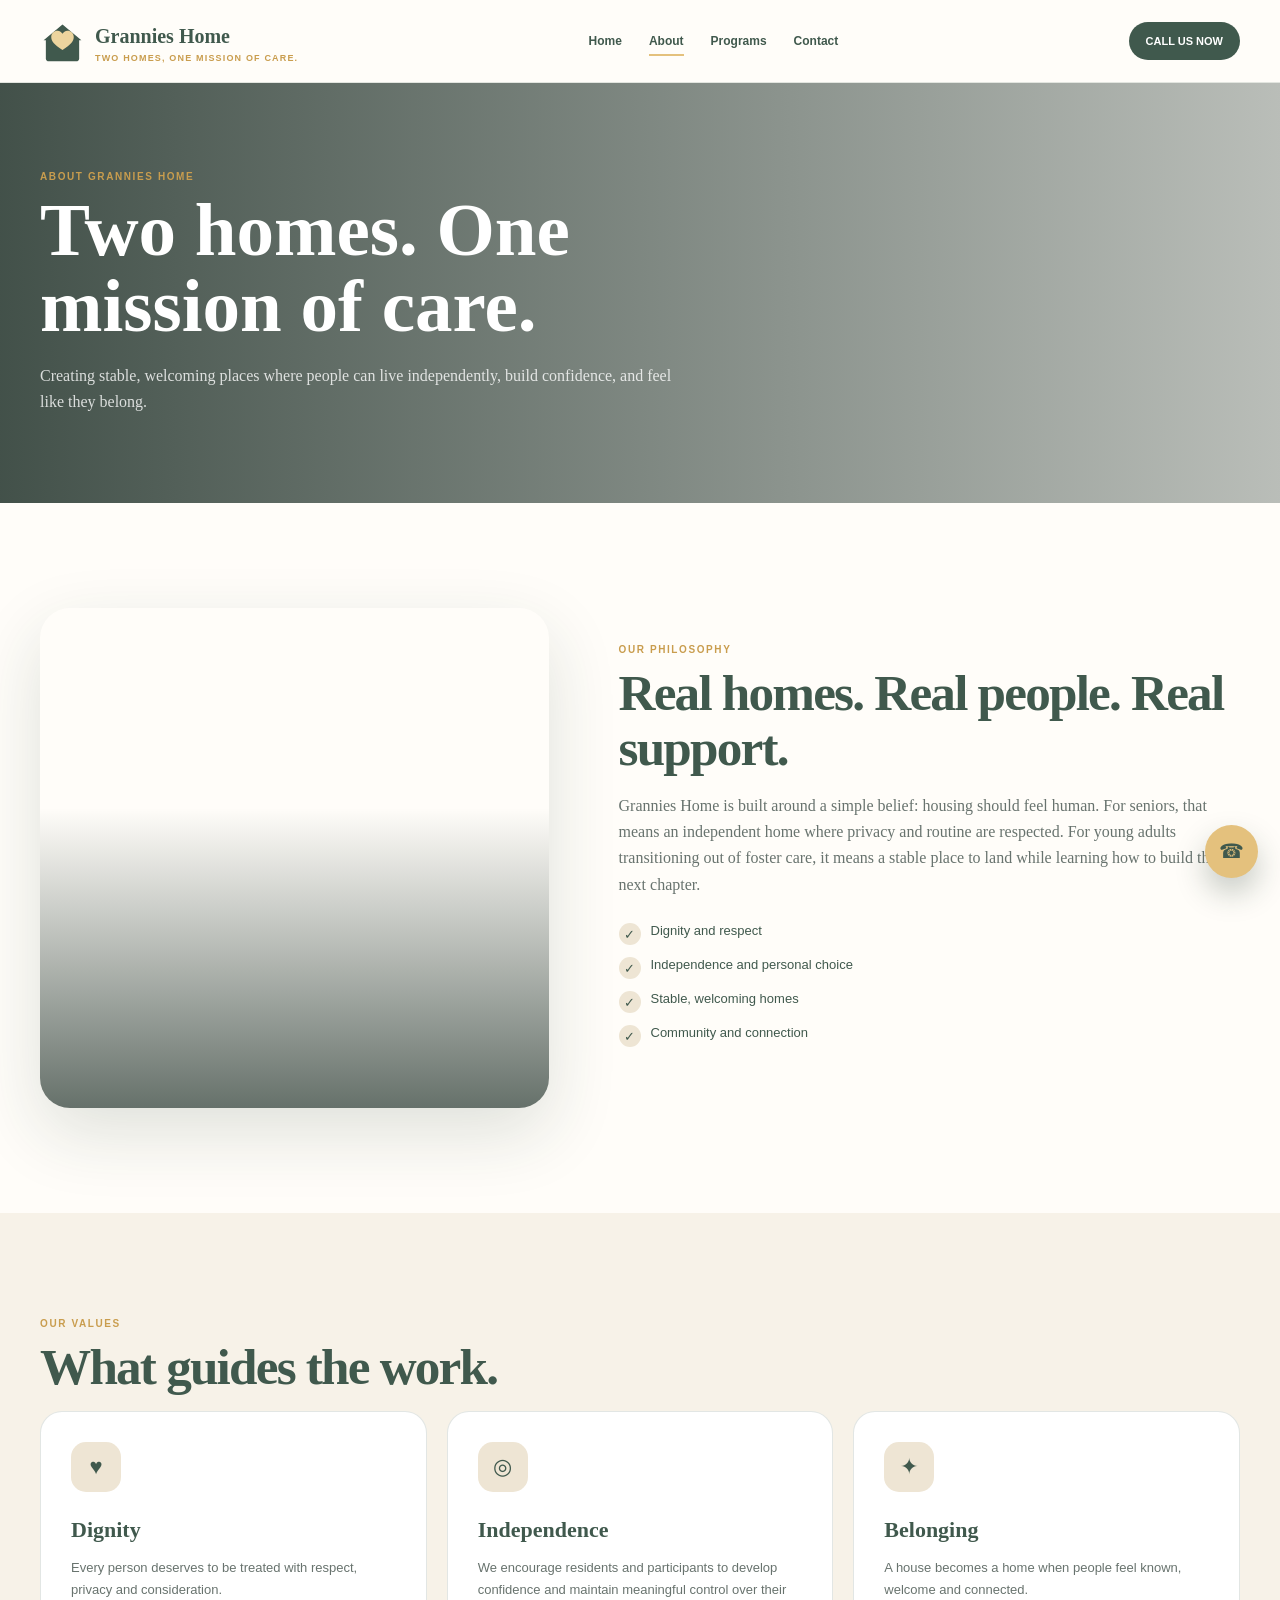
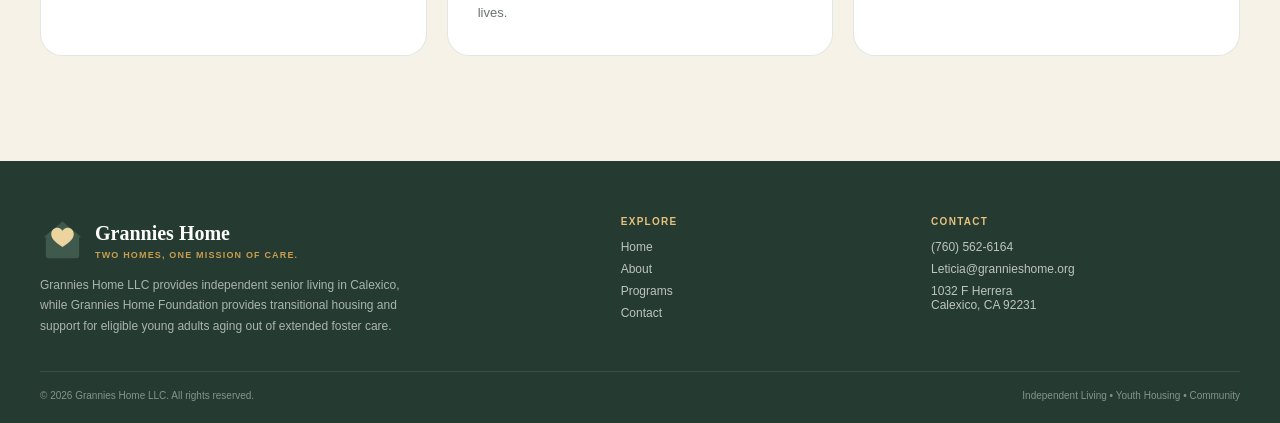
==== about.html @ 661f1105 "Add files via upload" ====
<!doctype html><html lang="en"><head><meta charset="utf-8"><meta name="viewport" content="width=device-width,initial-scale=1"><meta name="description" content="Grannies Home LLC — independent senior living and transitional youth housing in Calexico, California."><title>About | Grannies Home</title><link rel="stylesheet" href="style.css"></head><body>
<header><div class="container nav"><a class="brand" href="index.html"><svg class="logo" viewBox="0 0 100 100" aria-hidden="true">
<path d="M13 45 50 14l37 31v42a7 7 0 0 1-7 7H20a7 7 0 0 1-7-7Z" fill="#40594d"/>
<path d="M8 47 50 12l42 35H8Z" fill="#40594d"/>
<path d="M50 69c-19-12-25-20-25-29 0-8 6-14 14-14 5 0 9 3 11 7 2-4 6-7 11-7 8 0 14 6 14 14 0 9-6 17-25 29Z" fill="#ecd49e"/>
</svg><div><strong>Grannies Home</strong><small>Two homes, one mission of care.</small></div></a><button class="menu" aria-label="Open menu">☰</button><nav class="navlinks"><a class="" href="index.html">Home</a><a class="active" href="about.html">About</a><a class="" href="programs.html">Programs</a><a class="" href="contact.html">Contact</a></nav><a class="call" href="tel:+17605626164">CALL US NOW</a></div></header>
<main><section class="banner" style="background-image:url('https://images.unsplash.com/photo-1469571486292-0ba58a3f068b?auto=format&fit=crop&w=2000&q=85')"><div class="container"><div class="kicker">About Grannies Home</div><h1>Two homes. One mission of care.</h1><p>Creating stable, welcoming places where people can live independently, build confidence, and feel like they belong.</p></div></section>
<section class="section"><div class="container about-grid"><div class="image-card" style="background-image:url('https://images.unsplash.com/photo-1543248939-ff40856f65d4?auto=format&fit=crop&w=1300&q=85')"></div><div><div class="kicker">Our Philosophy</div><h2 class="title">Real homes. Real people. Real support.</h2><p class="intro">Grannies Home is built around a simple belief: housing should feel human. For seniors, that means an independent home where privacy and routine are respected. For young adults transitioning out of foster care, it means a stable place to land while learning how to build the next chapter.</p><div class="checks"><div class="check"><i>✓</i>Dignity and respect</div><div class="check"><i>✓</i>Independence and personal choice</div><div class="check"><i>✓</i>Stable, welcoming homes</div><div class="check"><i>✓</i>Community and connection</div></div></div></div></section>
<section class="section cream"><div class="container"><div class="kicker">Our Values</div><h2 class="title">What guides the work.</h2><div class="cards"><div class="card reveal"><div class="icon">♥</div><h3>Dignity</h3><p>Every person deserves to be treated with respect, privacy and consideration.</p></div><div class="card reveal"><div class="icon">◎</div><h3>Independence</h3><p>We encourage residents and participants to develop confidence and maintain meaningful control over their lives.</p></div><div class="card reveal"><div class="icon">✦</div><h3>Belonging</h3><p>A house becomes a home when people feel known, welcome and connected.</p></div></div></div></section></main><footer><div class="container"><div class="footgrid"><div><a class="brand" href="index.html"><svg class="logo" viewBox="0 0 100 100" aria-hidden="true">
<path d="M13 45 50 14l37 31v42a7 7 0 0 1-7 7H20a7 7 0 0 1-7-7Z" fill="#40594d"/>
<path d="M8 47 50 12l42 35H8Z" fill="#40594d"/>
<path d="M50 69c-19-12-25-20-25-29 0-8 6-14 14-14 5 0 9 3 11 7 2-4 6-7 11-7 8 0 14 6 14 14 0 9-6 17-25 29Z" fill="#ecd49e"/>
</svg><div><strong style="color:white">Grannies Home</strong><small>Two homes, one mission of care.</small></div></a><p class="footcopy">Grannies Home LLC provides independent senior living in Calexico, while Grannies Home Foundation provides transitional housing and support for eligible young adults aging out of extended foster care.</p></div><div class="footcol"><h4>Explore</h4><a href="index.html">Home</a><a href="about.html">About</a><a href="programs.html">Programs</a><a href="contact.html">Contact</a></div><div class="footcol"><h4>Contact</h4><a href="tel:+17605626164">(760) 562-6164</a><a href="mailto:Leticia@grannieshome.org">Leticia@grannieshome.org</a><p>1032 F Herrera<br>Calexico, CA 92231</p></div></div><div class="copyright"><span>© 2026 Grannies Home LLC. All rights reserved.</span><span>Independent Living • Youth Housing • Community</span></div></div></footer>
<a class="float pulse" href="tel:+17605626164" aria-label="Call Grannies Home">☎<span>Call (760) 562-6164</span></a><script src="script.js"></script></body></html>
---- style.css ----
:root{
  --green:#40594d;--green2:#294238;--cream:#f7f2e8;--cream2:#eee5d4;
  --gold:#e4c17d;--gold2:#c99d4e;--white:#fffdf9;--ink:#26322d;--muted:#68736e;
  --line:rgba(64,89,77,.15);--shadow:0 25px 70px rgba(30,54,44,.14);--max:1200px;
}
*{box-sizing:border-box;margin:0;padding:0} html{scroll-behavior:smooth}
body{font-family:Georgia,"Times New Roman",serif;color:var(--ink);background:var(--white);line-height:1.65}
a{text-decoration:none;color:inherit} img{max-width:100%;display:block}
.container{width:min(var(--max),calc(100% - 42px));margin:auto}
header{position:sticky;top:0;z-index:1000;background:rgba(255,253,249,.94);backdrop-filter:blur(16px);border-bottom:1px solid var(--line)}
.nav{height:82px;display:flex;align-items:center;justify-content:space-between;gap:25px}
.brand{display:flex;align-items:center;gap:10px}.logo{width:45px;height:45px}.brand strong{font-size:20px;color:var(--green)}
.brand small{display:block;color:var(--gold2);font:700 9px Arial,sans-serif;letter-spacing:.13em;text-transform:uppercase}
.navlinks{display:flex;gap:27px;align-items:center;font:600 12px Arial,sans-serif;color:var(--green)}
.navlinks a{position:relative;padding:8px 0}.navlinks a:after{content:"";position:absolute;left:0;right:100%;bottom:0;height:2px;background:var(--gold);transition:.25s}.navlinks a:hover:after,.navlinks a.active:after{right:0}
.call{font:700 11px Arial,sans-serif;background:var(--green);color:#fff;padding:13px 17px;border-radius:99px}
.menu{display:none;border:0;background:none;font-size:27px;color:var(--green)}
.hero-split{min-height:calc(100vh - 82px);display:grid;grid-template-columns:1fr 1fr;background:#222}
.hero-panel{min-height:680px;position:relative;overflow:hidden;background-size:cover;background-position:center;display:flex;align-items:flex-end}
.hero-panel:before{content:"";position:absolute;inset:0;background:linear-gradient(180deg,rgba(10,20,16,.55),rgba(10,20,16,.18) 35%,rgba(10,20,16,.78))}
.hero-panel.senior{background-image:url("https://images.unsplash.com/photo-1544725176-7c40e5a71c5e?auto=format&fit=crop&w=1800&q=85")}
.hero-panel.youth{background-image:url("https://images.unsplash.com/photo-1529156069898-49953e39b3ac?auto=format&fit=crop&w=1800&q=85")}
.hero-content{position:relative;z-index:2;color:white;padding:70px 8%;width:100%}
.eyebrow{font:700 11px Arial,sans-serif;letter-spacing:.14em;text-transform:uppercase;color:var(--gold);margin-bottom:13px}
.hero-content h1{font-size:clamp(42px,5vw,72px);line-height:1.02;letter-spacing:-.04em;margin-bottom:18px}
.hero-content p{font-size:16px;max-width:540px;color:rgba(255,255,255,.83);margin-bottom:25px}
.btn{display:inline-flex;align-items:center;gap:8px;border:1px solid rgba(255,255,255,.55);color:#fff;border-radius:99px;padding:13px 21px;font:700 12px Arial,sans-serif;transition:.2s}
.btn:hover{background:white;color:var(--green);transform:translateY(-2px)}
.center-or{position:absolute;z-index:5;left:50%;top:50%;transform:translate(-50%,-50%);width:74px;height:74px;background:#fff;border-radius:50%;display:grid;place-items:center;color:var(--green);font:700 12px Arial,sans-serif;box-shadow:0 15px 35px rgba(0,0,0,.18)}
.float{position:fixed;z-index:900;right:22px;bottom:22px;width:53px;height:53px;border-radius:50%;display:grid;place-items:center;background:var(--gold);color:var(--green);font-size:20px;box-shadow:0 15px 30px rgba(30,54,44,.25);animation:float 3s ease-in-out infinite}
.float span{position:absolute;right:65px;white-space:nowrap;background:var(--green);color:#fff;border-radius:99px;padding:8px 12px;font:700 10px Arial,sans-serif;opacity:0;transform:translateX(8px);transition:.2s;pointer-events:none}.float:hover span{opacity:1;transform:none}
@keyframes float{50%{transform:translateY(-8px)}}
.ticker{background:var(--green);color:#fff;overflow:hidden;padding:15px 0;font:700 10px Arial,sans-serif;letter-spacing:.08em;text-transform:uppercase}.ticker-track{display:flex;width:max-content;animation:scroll 28s linear infinite}.ticker-item{padding:0 35px}.ticker b{color:var(--gold)}
@keyframes scroll{to{transform:translateX(-50%)}}
.section{padding:105px 0}.cream{background:var(--cream)}.green{background:var(--green);color:white}
.kicker{color:var(--gold2);font:700 10px Arial,sans-serif;letter-spacing:.16em;text-transform:uppercase;margin-bottom:10px}
.title{font-size:clamp(35px,4vw,54px);line-height:1.08;letter-spacing:-.035em;color:var(--green);margin-bottom:17px}.green .title{color:white}
.intro{max-width:690px;color:var(--muted);font-size:16px}.green .intro{color:rgba(255,255,255,.7)}
.sectionhead{display:flex;justify-content:space-between;align-items:end;gap:40px;margin-bottom:43px}
.cards{display:grid;grid-template-columns:repeat(3,1fr);gap:20px}.card{background:#fff;border:1px solid var(--line);border-radius:22px;padding:30px;transition:.25s;position:relative;overflow:hidden}.card:hover{transform:translateY(-8px);box-shadow:var(--shadow)}.icon{width:50px;height:50px;background:var(--cream2);border-radius:15px;display:grid;place-items:center;font-size:22px;margin-bottom:20px;color:var(--green)}.card h3{font-size:22px;color:var(--green);margin-bottom:8px}.card p{font:13px/1.75 Arial,sans-serif;color:var(--muted)}
.about-grid{display:grid;grid-template-columns:.9fr 1.1fr;gap:70px;align-items:center}.image-card{min-height:500px;border-radius:30px;background:url("https://images.unsplash.com/photo-1559234938-b60fff04894d?auto=format&fit=crop&w=1300&q=85") center/cover;box-shadow:var(--shadow);position:relative;overflow:hidden}.image-card:after{content:"";position:absolute;inset:0;background:linear-gradient(180deg,transparent 40%,rgba(20,38,30,.65))}
.quote{position:absolute;z-index:2;bottom:30px;left:30px;right:30px;background:rgba(255,253,249,.95);padding:24px;border-radius:18px;color:var(--green);font-size:19px}
.checks{display:grid;gap:12px;margin:25px 0}.check{display:flex;gap:10px;font:13px Arial,sans-serif;color:var(--green)}.check i{width:22px;height:22px;border-radius:50%;background:var(--cream2);display:grid;place-items:center;font-style:normal}
.banner{min-height:420px;background-size:cover;background-position:center;position:relative;display:flex;align-items:center}.banner:before{content:"";position:absolute;inset:0;background:linear-gradient(90deg,rgba(25,43,35,.82),rgba(25,43,35,.3))}.banner .container{position:relative;z-index:2;color:#fff}.banner h1{font-size:clamp(44px,6vw,75px);line-height:1.02;max-width:760px}.banner p{max-width:650px;color:rgba(255,255,255,.8);margin-top:18px}
.stats{display:grid;grid-template-columns:repeat(4,1fr);gap:16px;margin-top:40px}.stat{padding:25px;border:1px solid rgba(255,255,255,.14);border-radius:18px;background:rgba(255,255,255,.04)}.stat strong{font-size:27px;color:var(--gold);display:block}.stat span{font:11px Arial,sans-serif;color:rgba(255,255,255,.7)}
.testimonials{display:grid;grid-template-columns:repeat(3,1fr);gap:20px}.testimonial{padding:28px;border:1px solid var(--line);border-radius:20px;background:#fff}.stars{color:var(--gold2);letter-spacing:3px;margin-bottom:12px}.testimonial p{font-size:16px;font-style:italic;color:var(--green);margin-bottom:18px}.testimonial small{font:11px Arial,sans-serif;color:var(--muted)}
.faq{display:grid;gap:12px;max-width:900px}.faq details{border:1px solid var(--line);border-radius:15px;background:#fff;padding:18px 20px}.faq summary{cursor:pointer;font-weight:700;color:var(--green);list-style:none}.faq summary::-webkit-details-marker{display:none}.faq p{font:13px/1.75 Arial,sans-serif;color:var(--muted);padding-top:12px}
.contact-grid{display:grid;grid-template-columns:.8fr 1.2fr;gap:55px}.contact-info{display:grid;gap:17px;margin-top:25px}.contact-info div{display:flex;gap:12px;align-items:flex-start;font:13px Arial,sans-serif}.contact-info b{color:var(--green);display:block;margin-bottom:2px}.form{background:var(--cream);border-radius:25px;padding:30px;border:1px solid var(--line)}.formgrid{display:grid;grid-template-columns:1fr 1fr;gap:14px}.field{display:grid;gap:7px;margin-bottom:14px}.field.full{grid-column:1/-1}.field label{font:700 10px Arial,sans-serif;letter-spacing:.1em;text-transform:uppercase;color:var(--green)}input,textarea,select{width:100%;border:1px solid var(--line);background:#fffdf9;border-radius:11px;padding:13px;font:13px Arial,sans-serif;color:var(--ink);outline:0}textarea{min-height:145px;resize:vertical}input:focus,textarea:focus,select:focus{border-color:var(--gold2)}.submit{border:0;background:var(--green);color:white;width:100%;cursor:pointer}
footer{background:#253a31;color:white;padding:55px 0 22px}.footgrid{display:grid;grid-template-columns:1.4fr .7fr .8fr;gap:40px}.footcopy{font:12px/1.7 Arial,sans-serif;color:rgba(255,255,255,.62);max-width:380px;margin-top:14px}.footcol h4{font:700 10px Arial,sans-serif;color:var(--gold);letter-spacing:.13em;text-transform:uppercase;margin-bottom:13px}.footcol a,.footcol p{font:12px Arial,sans-serif;color:rgba(255,255,255,.7);display:block;margin-bottom:8px}.copyright{border-top:1px solid rgba(255,255,255,.1);margin-top:35px;padding-top:18px;font:10px Arial,sans-serif;color:rgba(255,255,255,.45);display:flex;justify-content:space-between}
.reveal{opacity:0;transform:translateY(25px);transition:opacity .7s ease,transform .7s ease}.reveal.visible{opacity:1;transform:none}
.pulse{animation:pulse 2.2s infinite}@keyframes pulse{0%,100%{box-shadow:0 0 0 0 rgba(228,193,125,.45)}50%{box-shadow:0 0 0 15px rgba(228,193,125,0)}}
@media(max-width:900px){.navlinks,.call{display:none}.menu{display:block}.navlinks.open{display:flex;position:absolute;top:82px;left:0;right:0;background:#fffdf9;padding:20px 22px;flex-direction:column;align-items:flex-start;border-bottom:1px solid var(--line)}.hero-split{grid-template-columns:1fr}.hero-panel{min-height:520px}.center-or{top:50%;left:50%}.cards,.testimonials{grid-template-columns:1fr 1fr}.about-grid,.contact-grid{grid-template-columns:1fr}.stats{grid-template-columns:1fr 1fr}.footgrid{grid-template-columns:1fr 1fr}}
@media(max-width:600px){.container{width:calc(100% - 28px)}.section{padding:75px 0}.sectionhead{display:block}.hero-panel{min-height:570px}.hero-content{padding:50px 25px}.cards,.testimonials,.stats,.formgrid{grid-template-columns:1fr}.field.full{grid-column:auto}.image-card{min-height:400px}.copyright{display:block}.copyright span{display:block;margin-top:7px}}
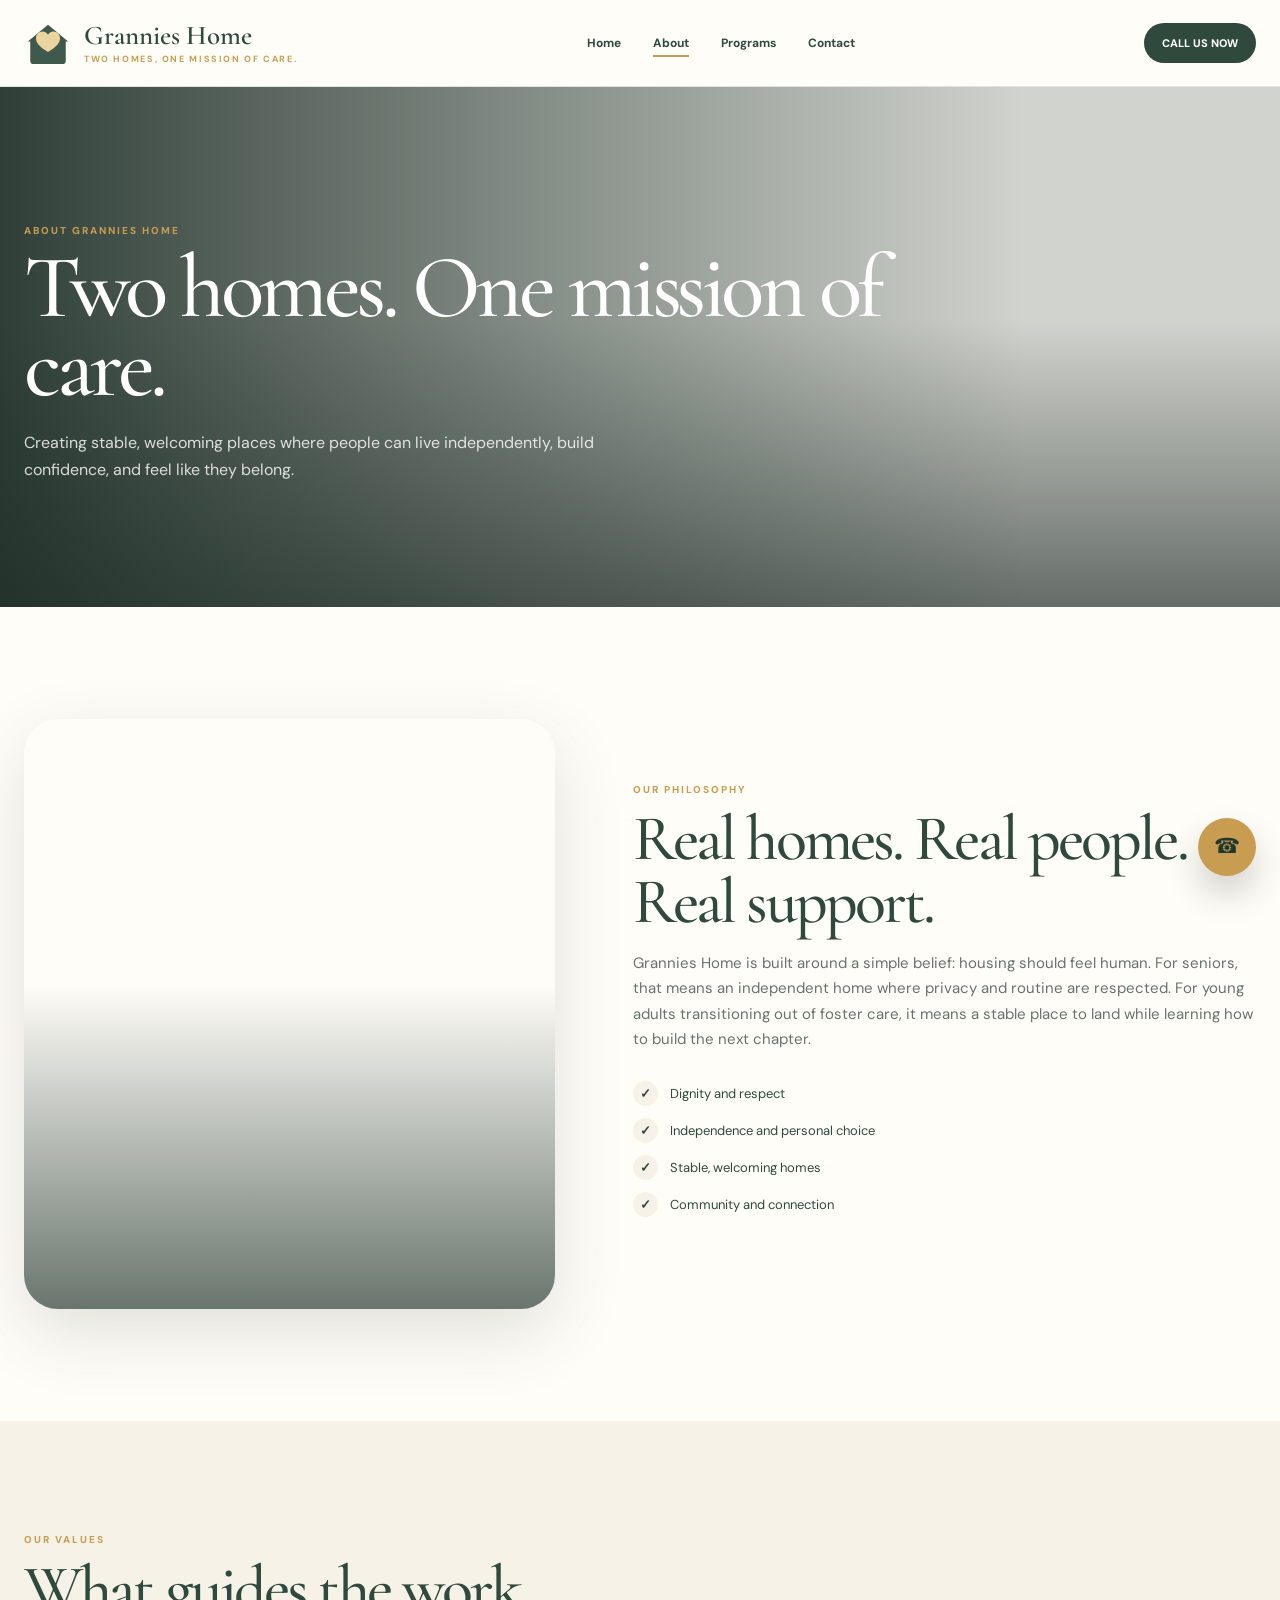
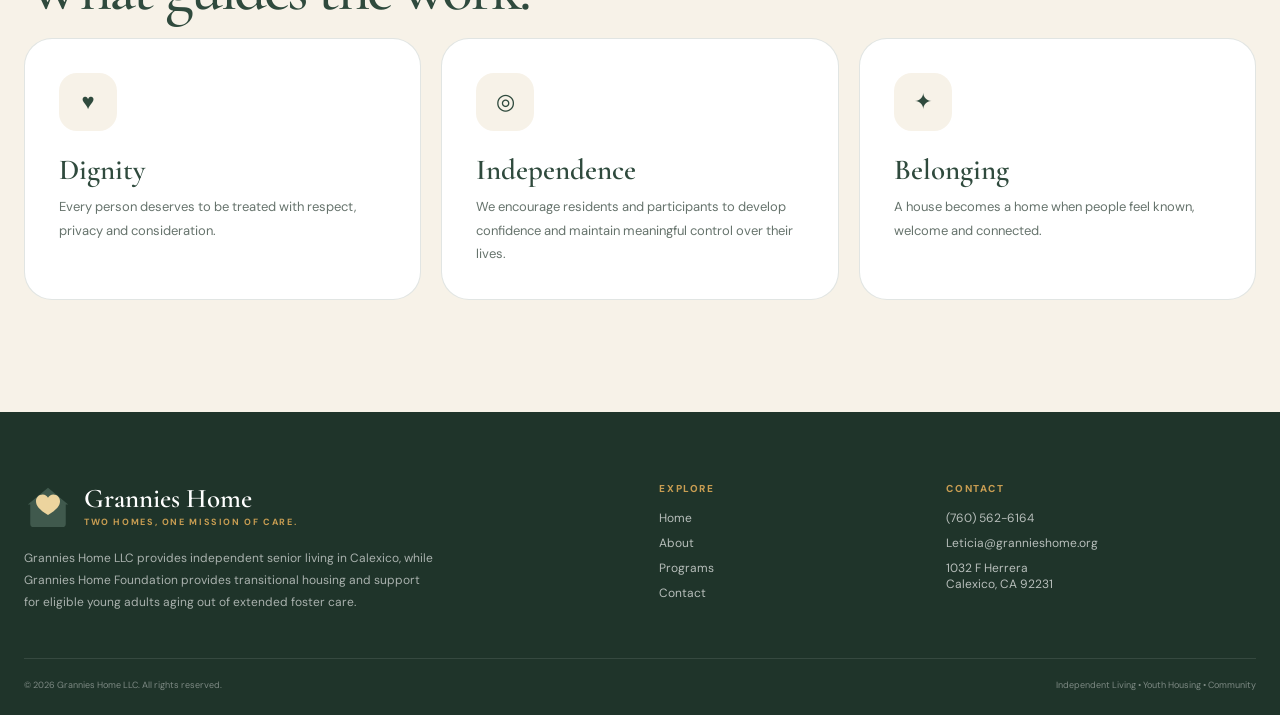
==== commit bc7aa2c1: "Add files via upload" ====
--- a/about.html
+++ b/about.html
@@ -1,4 +1,5 @@
-<!doctype html><html lang="en"><head><meta charset="utf-8"><meta name="viewport" content="width=device-width,initial-scale=1"><meta name="description" content="Grannies Home LLC — independent senior living and transitional youth housing in Calexico, California."><title>About | Grannies Home</title><link rel="stylesheet" href="style.css"></head><body>
+<!doctype html><html lang="en"><head><meta charset="utf-8"><meta name="viewport" content="width=device-width,initial-scale=1"><meta name="description" content="Grannies Home LLC — independent senior living and transitional youth housing in Calexico, California."><title>About | Grannies Home</title><link rel="stylesheet" href="style.css">    <link rel="icon" type="image/svg+xml" href="favicon.svg">
+</head><body>
 <header><div class="container nav"><a class="brand" href="index.html"><svg class="logo" viewBox="0 0 100 100" aria-hidden="true">
 <path d="M13 45 50 14l37 31v42a7 7 0 0 1-7 7H20a7 7 0 0 1-7-7Z" fill="#40594d"/>
 <path d="M8 47 50 12l42 35H8Z" fill="#40594d"/>
--- a/style.css
+++ b/style.css
@@ -1,54 +1,16 @@
-
-:root{
-  --green:#40594d;--green2:#294238;--cream:#f7f2e8;--cream2:#eee5d4;
-  --gold:#e4c17d;--gold2:#c99d4e;--white:#fffdf9;--ink:#26322d;--muted:#68736e;
-  --line:rgba(64,89,77,.15);--shadow:0 25px 70px rgba(30,54,44,.14);--max:1200px;
-}
-*{box-sizing:border-box;margin:0;padding:0} html{scroll-behavior:smooth}
-body{font-family:Georgia,"Times New Roman",serif;color:var(--ink);background:var(--white);line-height:1.65}
-a{text-decoration:none;color:inherit} img{max-width:100%;display:block}
-.container{width:min(var(--max),calc(100% - 42px));margin:auto}
-header{position:sticky;top:0;z-index:1000;background:rgba(255,253,249,.94);backdrop-filter:blur(16px);border-bottom:1px solid var(--line)}
-.nav{height:82px;display:flex;align-items:center;justify-content:space-between;gap:25px}
-.brand{display:flex;align-items:center;gap:10px}.logo{width:45px;height:45px}.brand strong{font-size:20px;color:var(--green)}
-.brand small{display:block;color:var(--gold2);font:700 9px Arial,sans-serif;letter-spacing:.13em;text-transform:uppercase}
-.navlinks{display:flex;gap:27px;align-items:center;font:600 12px Arial,sans-serif;color:var(--green)}
-.navlinks a{position:relative;padding:8px 0}.navlinks a:after{content:"";position:absolute;left:0;right:100%;bottom:0;height:2px;background:var(--gold);transition:.25s}.navlinks a:hover:after,.navlinks a.active:after{right:0}
-.call{font:700 11px Arial,sans-serif;background:var(--green);color:#fff;padding:13px 17px;border-radius:99px}
-.menu{display:none;border:0;background:none;font-size:27px;color:var(--green)}
-.hero-split{min-height:calc(100vh - 82px);display:grid;grid-template-columns:1fr 1fr;background:#222}
-.hero-panel{min-height:680px;position:relative;overflow:hidden;background-size:cover;background-position:center;display:flex;align-items:flex-end}
-.hero-panel:before{content:"";position:absolute;inset:0;background:linear-gradient(180deg,rgba(10,20,16,.55),rgba(10,20,16,.18) 35%,rgba(10,20,16,.78))}
-.hero-panel.senior{background-image:url("https://images.unsplash.com/photo-1544725176-7c40e5a71c5e?auto=format&fit=crop&w=1800&q=85")}
-.hero-panel.youth{background-image:url("https://images.unsplash.com/photo-1529156069898-49953e39b3ac?auto=format&fit=crop&w=1800&q=85")}
-.hero-content{position:relative;z-index:2;color:white;padding:70px 8%;width:100%}
-.eyebrow{font:700 11px Arial,sans-serif;letter-spacing:.14em;text-transform:uppercase;color:var(--gold);margin-bottom:13px}
-.hero-content h1{font-size:clamp(42px,5vw,72px);line-height:1.02;letter-spacing:-.04em;margin-bottom:18px}
-.hero-content p{font-size:16px;max-width:540px;color:rgba(255,255,255,.83);margin-bottom:25px}
-.btn{display:inline-flex;align-items:center;gap:8px;border:1px solid rgba(255,255,255,.55);color:#fff;border-radius:99px;padding:13px 21px;font:700 12px Arial,sans-serif;transition:.2s}
-.btn:hover{background:white;color:var(--green);transform:translateY(-2px)}
-.center-or{position:absolute;z-index:5;left:50%;top:50%;transform:translate(-50%,-50%);width:74px;height:74px;background:#fff;border-radius:50%;display:grid;place-items:center;color:var(--green);font:700 12px Arial,sans-serif;box-shadow:0 15px 35px rgba(0,0,0,.18)}
-.float{position:fixed;z-index:900;right:22px;bottom:22px;width:53px;height:53px;border-radius:50%;display:grid;place-items:center;background:var(--gold);color:var(--green);font-size:20px;box-shadow:0 15px 30px rgba(30,54,44,.25);animation:float 3s ease-in-out infinite}
-.float span{position:absolute;right:65px;white-space:nowrap;background:var(--green);color:#fff;border-radius:99px;padding:8px 12px;font:700 10px Arial,sans-serif;opacity:0;transform:translateX(8px);transition:.2s;pointer-events:none}.float:hover span{opacity:1;transform:none}
-@keyframes float{50%{transform:translateY(-8px)}}
-.ticker{background:var(--green);color:#fff;overflow:hidden;padding:15px 0;font:700 10px Arial,sans-serif;letter-spacing:.08em;text-transform:uppercase}.ticker-track{display:flex;width:max-content;animation:scroll 28s linear infinite}.ticker-item{padding:0 35px}.ticker b{color:var(--gold)}
-@keyframes scroll{to{transform:translateX(-50%)}}
-.section{padding:105px 0}.cream{background:var(--cream)}.green{background:var(--green);color:white}
-.kicker{color:var(--gold2);font:700 10px Arial,sans-serif;letter-spacing:.16em;text-transform:uppercase;margin-bottom:10px}
-.title{font-size:clamp(35px,4vw,54px);line-height:1.08;letter-spacing:-.035em;color:var(--green);margin-bottom:17px}.green .title{color:white}
-.intro{max-width:690px;color:var(--muted);font-size:16px}.green .intro{color:rgba(255,255,255,.7)}
-.sectionhead{display:flex;justify-content:space-between;align-items:end;gap:40px;margin-bottom:43px}
-.cards{display:grid;grid-template-columns:repeat(3,1fr);gap:20px}.card{background:#fff;border:1px solid var(--line);border-radius:22px;padding:30px;transition:.25s;position:relative;overflow:hidden}.card:hover{transform:translateY(-8px);box-shadow:var(--shadow)}.icon{width:50px;height:50px;background:var(--cream2);border-radius:15px;display:grid;place-items:center;font-size:22px;margin-bottom:20px;color:var(--green)}.card h3{font-size:22px;color:var(--green);margin-bottom:8px}.card p{font:13px/1.75 Arial,sans-serif;color:var(--muted)}
-.about-grid{display:grid;grid-template-columns:.9fr 1.1fr;gap:70px;align-items:center}.image-card{min-height:500px;border-radius:30px;background:url("https://images.unsplash.com/photo-1559234938-b60fff04894d?auto=format&fit=crop&w=1300&q=85") center/cover;box-shadow:var(--shadow);position:relative;overflow:hidden}.image-card:after{content:"";position:absolute;inset:0;background:linear-gradient(180deg,transparent 40%,rgba(20,38,30,.65))}
-.quote{position:absolute;z-index:2;bottom:30px;left:30px;right:30px;background:rgba(255,253,249,.95);padding:24px;border-radius:18px;color:var(--green);font-size:19px}
-.checks{display:grid;gap:12px;margin:25px 0}.check{display:flex;gap:10px;font:13px Arial,sans-serif;color:var(--green)}.check i{width:22px;height:22px;border-radius:50%;background:var(--cream2);display:grid;place-items:center;font-style:normal}
-.banner{min-height:420px;background-size:cover;background-position:center;position:relative;display:flex;align-items:center}.banner:before{content:"";position:absolute;inset:0;background:linear-gradient(90deg,rgba(25,43,35,.82),rgba(25,43,35,.3))}.banner .container{position:relative;z-index:2;color:#fff}.banner h1{font-size:clamp(44px,6vw,75px);line-height:1.02;max-width:760px}.banner p{max-width:650px;color:rgba(255,255,255,.8);margin-top:18px}
-.stats{display:grid;grid-template-columns:repeat(4,1fr);gap:16px;margin-top:40px}.stat{padding:25px;border:1px solid rgba(255,255,255,.14);border-radius:18px;background:rgba(255,255,255,.04)}.stat strong{font-size:27px;color:var(--gold);display:block}.stat span{font:11px Arial,sans-serif;color:rgba(255,255,255,.7)}
-.testimonials{display:grid;grid-template-columns:repeat(3,1fr);gap:20px}.testimonial{padding:28px;border:1px solid var(--line);border-radius:20px;background:#fff}.stars{color:var(--gold2);letter-spacing:3px;margin-bottom:12px}.testimonial p{font-size:16px;font-style:italic;color:var(--green);margin-bottom:18px}.testimonial small{font:11px Arial,sans-serif;color:var(--muted)}
-.faq{display:grid;gap:12px;max-width:900px}.faq details{border:1px solid var(--line);border-radius:15px;background:#fff;padding:18px 20px}.faq summary{cursor:pointer;font-weight:700;color:var(--green);list-style:none}.faq summary::-webkit-details-marker{display:none}.faq p{font:13px/1.75 Arial,sans-serif;color:var(--muted);padding-top:12px}
-.contact-grid{display:grid;grid-template-columns:.8fr 1.2fr;gap:55px}.contact-info{display:grid;gap:17px;margin-top:25px}.contact-info div{display:flex;gap:12px;align-items:flex-start;font:13px Arial,sans-serif}.contact-info b{color:var(--green);display:block;margin-bottom:2px}.form{background:var(--cream);border-radius:25px;padding:30px;border:1px solid var(--line)}.formgrid{display:grid;grid-template-columns:1fr 1fr;gap:14px}.field{display:grid;gap:7px;margin-bottom:14px}.field.full{grid-column:1/-1}.field label{font:700 10px Arial,sans-serif;letter-spacing:.1em;text-transform:uppercase;color:var(--green)}input,textarea,select{width:100%;border:1px solid var(--line);background:#fffdf9;border-radius:11px;padding:13px;font:13px Arial,sans-serif;color:var(--ink);outline:0}textarea{min-height:145px;resize:vertical}input:focus,textarea:focus,select:focus{border-color:var(--gold2)}.submit{border:0;background:var(--green);color:white;width:100%;cursor:pointer}
-footer{background:#253a31;color:white;padding:55px 0 22px}.footgrid{display:grid;grid-template-columns:1.4fr .7fr .8fr;gap:40px}.footcopy{font:12px/1.7 Arial,sans-serif;color:rgba(255,255,255,.62);max-width:380px;margin-top:14px}.footcol h4{font:700 10px Arial,sans-serif;color:var(--gold);letter-spacing:.13em;text-transform:uppercase;margin-bottom:13px}.footcol a,.footcol p{font:12px Arial,sans-serif;color:rgba(255,255,255,.7);display:block;margin-bottom:8px}.copyright{border-top:1px solid rgba(255,255,255,.1);margin-top:35px;padding-top:18px;font:10px Arial,sans-serif;color:rgba(255,255,255,.45);display:flex;justify-content:space-between}
-.reveal{opacity:0;transform:translateY(25px);transition:opacity .7s ease,transform .7s ease}.reveal.visible{opacity:1;transform:none}
-.pulse{animation:pulse 2.2s infinite}@keyframes pulse{0%,100%{box-shadow:0 0 0 0 rgba(228,193,125,.45)}50%{box-shadow:0 0 0 15px rgba(228,193,125,0)}}
-@media(max-width:900px){.navlinks,.call{display:none}.menu{display:block}.navlinks.open{display:flex;position:absolute;top:82px;left:0;right:0;background:#fffdf9;padding:20px 22px;flex-direction:column;align-items:flex-start;border-bottom:1px solid var(--line)}.hero-split{grid-template-columns:1fr}.hero-panel{min-height:520px}.center-or{top:50%;left:50%}.cards,.testimonials{grid-template-columns:1fr 1fr}.about-grid,.contact-grid{grid-template-columns:1fr}.stats{grid-template-columns:1fr 1fr}.footgrid{grid-template-columns:1fr 1fr}}
-@media(max-width:600px){.container{width:calc(100% - 28px)}.section{padding:75px 0}.sectionhead{display:block}.hero-panel{min-height:570px}.hero-content{padding:50px 25px}.cards,.testimonials,.stats,.formgrid{grid-template-columns:1fr}.field.full{grid-column:auto}.image-card{min-height:400px}.copyright{display:block}.copyright span{display:block;margin-top:7px}}
+@import url('https://fonts.googleapis.com/css2?family=DM+Sans:wght@400;500;600;700;800&family=Cormorant+Garamond:wght@400;500;600;700&family=Allura&display=swap');
+:root{--green:#2f4a3d;--dark:#20372d;--cream:#f7f2e8;--ivory:#fffdf8;--gold:#c89d52;--ink:#24332c;--muted:#66736c;--line:rgba(47,74,61,.14);--shadow:0 24px 70px rgba(32,55,45,.14);--max:1240px}
+*{box-sizing:border-box;margin:0;padding:0}html{scroll-behavior:smooth}body{font-family:'DM Sans',Arial,sans-serif;color:var(--ink);background:var(--ivory);line-height:1.7;overflow-x:hidden}a{text-decoration:none;color:inherit}.container{width:min(var(--max),calc(100% - 48px));margin:auto}
+header{position:sticky;top:0;z-index:1000;background:rgba(255,253,248,.92);backdrop-filter:blur(18px);border-bottom:1px solid var(--line)}.nav{min-height:86px;display:flex;align-items:center;justify-content:space-between;gap:25px}.brand{display:flex;align-items:center;gap:12px}.logo{width:48px;height:48px}.brand strong{display:block;font-family:'Cormorant Garamond',Georgia,serif;font-size:27px;line-height:1;color:var(--green);font-weight:600}.brand small{display:block;color:var(--gold);font:700 9px 'DM Sans',Arial;letter-spacing:.18em;text-transform:uppercase;margin-top:4px}.navlinks{display:flex;gap:32px;align-items:center;font:700 12px 'DM Sans',Arial;color:var(--green)}.navlinks a{position:relative;padding:10px 0}.navlinks a:after{content:'';position:absolute;left:0;bottom:4px;width:0;height:2px;background:var(--gold);transition:.3s}.navlinks a:hover:after,.navlinks a.active:after{width:100%}.call{font:800 11px 'DM Sans',Arial;background:var(--green);color:#fff;padding:13px 18px;border-radius:99px;transition:.25s}.call:hover{background:var(--dark);transform:translateY(-2px)}.menu{display:none;border:0;background:none;font-size:29px;color:var(--green);cursor:pointer}
+.hero-split{min-height:calc(100vh - 86px);display:grid;grid-template-columns:1fr 1fr;background:#222;position:relative}.hero-panel{min-height:720px;position:relative;overflow:hidden;background-size:cover;background-position:center;display:flex;align-items:flex-end}.hero-panel:before{content:'';position:absolute;inset:0;background:linear-gradient(180deg,rgba(10,20,16,.12),rgba(10,20,16,.84));transition:.45s}.hero-panel:hover:before{background:linear-gradient(180deg,rgba(10,20,16,.2),rgba(10,20,16,.9))}.hero-panel.senior{background-image:url('https://images.unsplash.com/photo-1559234938-b60fff04894d?auto=format&fit=crop&w=2000&q=88')}.hero-panel.youth{background-image:url('https://images.unsplash.com/photo-1529156069898-49953e39b3ac?auto=format&fit=crop&w=2000&q=88')}.hero-content{position:relative;z-index:2;color:#fff;padding:70px clamp(28px,6vw,88px);width:100%}.eyebrow,.kicker{font:800 10px 'DM Sans',Arial;letter-spacing:.2em;text-transform:uppercase;color:var(--gold);margin-bottom:12px}.hero-content h1{font:500 clamp(60px,6.5vw,96px)/.88 'Cormorant Garamond',Georgia,serif;letter-spacing:-.05em;margin-bottom:22px}.hero-content p{max-width:510px;color:rgba(255,255,255,.82);font-size:15px;line-height:1.8;margin-bottom:28px}.btn{display:inline-flex;align-items:center;justify-content:center;gap:9px;border:1px solid transparent;border-radius:999px;padding:14px 21px;background:var(--gold);color:var(--dark);font:800 11px 'DM Sans',Arial;letter-spacing:.06em;text-transform:uppercase;transition:.25s;cursor:pointer}.btn:hover{transform:translateY(-3px);box-shadow:0 15px 30px rgba(0,0,0,.18)}.center-or{position:absolute;z-index:5;left:50%;top:50%;transform:translate(-50%,-50%);width:82px;height:82px;background:var(--ivory);border-radius:50%;display:grid;place-items:center;color:var(--green);font:900 11px 'DM Sans',Arial;letter-spacing:.12em;box-shadow:0 20px 45px rgba(0,0,0,.2)}
+.ticker{background:var(--green);color:#fff;overflow:hidden;padding:15px 0;font:800 10px 'DM Sans',Arial;letter-spacing:.12em;text-transform:uppercase}.ticker-track{display:flex;width:max-content;animation:scroll 30s linear infinite}.ticker-item{padding:0 38px;white-space:nowrap}.ticker b{color:var(--gold)}@keyframes scroll{to{transform:translateX(-50%)}}
+.section{padding:112px 0}.cream{background:var(--cream)}.green{background:var(--green);color:#fff}.sectionhead{display:flex;justify-content:space-between;align-items:end;gap:55px;margin-bottom:52px}.kicker{color:var(--gold2,#c89d52)}.title{font:500 clamp(48px,5vw,70px)/.98 'Cormorant Garamond',Georgia,serif;letter-spacing:-.045em;color:var(--green);margin-bottom:17px}.green .title{color:#fff}.intro{max-width:620px;color:var(--muted);font-size:15px}.green .intro{color:rgba(255,255,255,.72)}.cards{display:grid;grid-template-columns:repeat(3,1fr);gap:20px}.card{background:#fff;border:1px solid var(--line);border-radius:28px;padding:34px;transition:.35s;position:relative;overflow:hidden}.card:before{content:'';position:absolute;left:0;top:0;width:0;height:4px;background:var(--gold);transition:.35s}.card:hover{transform:translateY(-9px);box-shadow:var(--shadow)}.card:hover:before{width:100%}.icon{width:58px;height:58px;background:var(--cream);border-radius:18px;display:grid;place-items:center;font-size:22px;margin-bottom:24px;color:var(--green)}.card h3{font:600 29px/1.05 'Cormorant Garamond',Georgia,serif;color:var(--green);margin-bottom:10px}.card p{font:13px/1.8 'DM Sans',Arial;color:var(--muted)}
+.banner{min-height:520px;background-size:cover;background-position:center;position:relative;display:flex;align-items:flex-end}.banner:before{content:'';position:absolute;inset:0;background:linear-gradient(90deg,rgba(25,43,35,.9),rgba(25,43,35,.2) 80%),linear-gradient(0deg,rgba(10,20,16,.55),transparent 55%)}.banner .container{position:relative;z-index:2;color:#fff;padding:90px 0 76px}.banner h1{font:500 clamp(60px,7vw,100px)/.88 'Cormorant Garamond',Georgia,serif;letter-spacing:-.05em;max-width:900px}.banner p{max-width:650px;color:rgba(255,255,255,.82);margin-top:22px;font-size:16px}
+.about-grid{display:grid;grid-template-columns:.92fr 1.08fr;gap:78px;align-items:center}.image-card{min-height:590px;border-radius:34px;background-position:center;background-size:cover;box-shadow:var(--shadow);position:relative;overflow:hidden}.image-card:after{content:'';position:absolute;inset:0;background:linear-gradient(0deg,rgba(24,44,35,.65),transparent 55%)}.quote{position:absolute;z-index:2;left:28px;right:28px;bottom:28px;background:rgba(255,253,248,.95);padding:22px;border-radius:20px;color:var(--green);font:600 27px/1.05 'Cormorant Garamond',Georgia,serif}.checks{display:grid;gap:12px;margin:28px 0}.check{display:flex;gap:12px;align-items:center;font:13px 'DM Sans',Arial;color:var(--green)}.check i{width:25px;height:25px;border-radius:50%;background:var(--cream);display:grid;place-items:center;font-style:normal;font-weight:900;flex:none}
+.stats{display:grid;grid-template-columns:repeat(4,1fr);gap:14px;margin-top:45px}.stat{padding:27px;border:1px solid rgba(255,255,255,.14);border-radius:20px;background:rgba(255,255,255,.04)}.stat strong{font:38px/1 'Cormorant Garamond',Georgia,serif;color:var(--gold);display:block}.stat span{font:10px 'DM Sans',Arial;color:rgba(255,255,255,.7)}.testimonials{display:grid;grid-template-columns:repeat(3,1fr);gap:20px}.testimonial{padding:30px;border:1px solid var(--line);border-radius:25px;background:#fff}.stars{color:var(--gold);letter-spacing:4px;margin-bottom:18px}.testimonial p{font:24px/1.15 'Cormorant Garamond',Georgia,serif;font-style:italic;color:var(--green);margin-bottom:20px}.testimonial small{font:10px 'DM Sans',Arial;color:var(--muted)}.faq{display:grid;gap:12px;max-width:940px}.faq details{border:1px solid var(--line);border-radius:18px;background:#fff;padding:19px 22px}.faq summary{cursor:pointer;font:600 22px 'Cormorant Garamond',Georgia,serif;color:var(--green);list-style:none}.faq summary::-webkit-details-marker{display:none}.faq p{font:13px/1.8 'DM Sans',Arial;color:var(--muted);padding-top:12px}
+.contact-grid{display:grid;grid-template-columns:.8fr 1.2fr;gap:70px;align-items:start}.contact-info{display:grid;gap:16px;margin-top:30px}.contact-info>div{display:flex;gap:14px;align-items:flex-start;font:13px 'DM Sans',Arial}.contact-info>div:before{width:46px;height:46px;border-radius:14px;background:var(--cream);display:grid;place-items:center;color:var(--green);flex:none}.contact-info>div:nth-child(1):before{content:'☎'}.contact-info>div:nth-child(2):before{content:'✉'}.contact-info>div:nth-child(3):before{content:'⌖'}.contact-info b{display:block;color:var(--green);font-size:10px;letter-spacing:.1em;text-transform:uppercase}.contact-info a,.contact-info span{color:var(--muted)}.form{background:var(--green);border-radius:32px;padding:38px;border:1px solid rgba(255,255,255,.08);box-shadow:var(--shadow)}.form:before{content:'Send us a message';display:block;font:500 38px/1 'Cormorant Garamond',Georgia,serif;color:#fff;margin-bottom:8px}.formgrid{display:grid;grid-template-columns:1fr 1fr;gap:15px}.field{display:grid;gap:7px;margin-bottom:0}.field.full{grid-column:1/-1}.field label{font:800 9px 'DM Sans',Arial;letter-spacing:.14em;text-transform:uppercase;color:var(--gold)}input,textarea,select{width:100%;border:1px solid rgba(255,255,255,.16);background:rgba(255,255,255,.08);color:#fff;border-radius:12px;padding:13px 14px;font:13px 'DM Sans',Arial;outline:0}input::placeholder,textarea::placeholder{color:rgba(255,255,255,.45)}select option{color:var(--ink)}textarea{min-height:150px;resize:vertical}input:focus,textarea:focus,select:focus{border-color:var(--gold);box-shadow:0 0 0 3px rgba(200,157,82,.12)}.submit{width:100%;margin-top:4px}.form .btn{margin-top:20px}
+footer{background:#1f342a;color:#fff;padding:70px 0 24px}.footgrid{display:grid;grid-template-columns:1.5fr .6fr .8fr;gap:55px}.footcopy{font:12px/1.8 'DM Sans',Arial;color:rgba(255,255,255,.62);max-width:410px;margin-top:18px}.footcol h4{font:800 10px 'DM Sans',Arial;color:var(--gold);letter-spacing:.16em;text-transform:uppercase;margin-bottom:15px}.footcol a,.footcol p{font:12px 'DM Sans',Arial;color:rgba(255,255,255,.68);display:block;margin-bottom:9px}.copyright{border-top:1px solid rgba(255,255,255,.1);margin-top:45px;padding-top:20px;font:9px 'DM Sans',Arial;color:rgba(255,255,255,.42);display:flex;justify-content:space-between;gap:20px}.float{position:fixed;z-index:950;right:24px;bottom:24px;width:58px;height:58px;border-radius:50%;display:grid;place-items:center;background:var(--gold);color:var(--dark);font-size:21px;box-shadow:0 18px 35px rgba(0,0,0,.18);animation:pulse 2.4s infinite}.float span{position:absolute;right:68px;white-space:nowrap;background:var(--green);color:#fff;border-radius:99px;padding:9px 13px;font:800 10px 'DM Sans',Arial;opacity:0;transform:translateX(8px);transition:.2s;pointer-events:none}.float:hover span{opacity:1;transform:none}@keyframes pulse{0%,100%{box-shadow:0 18px 35px rgba(0,0,0,.18),0 0 0 0 rgba(200,157,82,.35)}50%{box-shadow:0 18px 35px rgba(0,0,0,.18),0 0 0 14px rgba(200,157,82,0)}}.reveal{opacity:0;transform:translateY(28px);transition:opacity .75s ease,transform .75s ease}.reveal.visible{opacity:1;transform:none}
+@media(max-width:980px){.navlinks,.call{display:none}.menu{display:block}.navlinks.open{display:flex;position:absolute;top:86px;left:0;right:0;background:var(--ivory);padding:22px 24px;flex-direction:column;align-items:flex-start;gap:16px;border-bottom:1px solid var(--line);box-shadow:0 15px 30px rgba(0,0,0,.06)}.hero-split{grid-template-columns:1fr}.hero-panel{min-height:650px}.cards,.testimonials{grid-template-columns:1fr 1fr}.about-grid,.contact-grid{grid-template-columns:1fr}.stats{grid-template-columns:1fr 1fr}.footgrid{grid-template-columns:1fr 1fr}.sectionhead{display:block}.sectionhead .intro{margin-top:18px}}
+@media(max-width:600px){.container{width:calc(100% - 30px)}.nav{min-height:76px}.brand strong{font-size:24px}.logo{width:43px;height:43px}.hero-panel{min-height:600px}.hero-content{padding:50px 24px}.hero-content h1{font-size:64px}.center-or{width:64px;height:64px;font-size:9px}.section{padding:78px 0}.title{font-size:52px}.cards,.testimonials,.stats,.formgrid,.footgrid{grid-template-columns:1fr}.banner{min-height:500px}.banner .container{padding:70px 0}.banner h1{font-size:64px}.image-card{min-height:410px}.form{padding:25px;border-radius:24px}.field.full{grid-column:auto}.copyright{display:block}.copyright span{display:block;margin-top:8px}.float{right:16px;bottom:16px}.float span{display:none}}
+@media(prefers-reduced-motion:reduce){html{scroll-behavior:auto}.reveal{opacity:1;transform:none;transition:none}.ticker-track,.float{animation:none}}
+[data-form-status].show{display:block!important;color:#e7d4ae;font:12px 'DM Sans',Arial;margin-top:12px}
